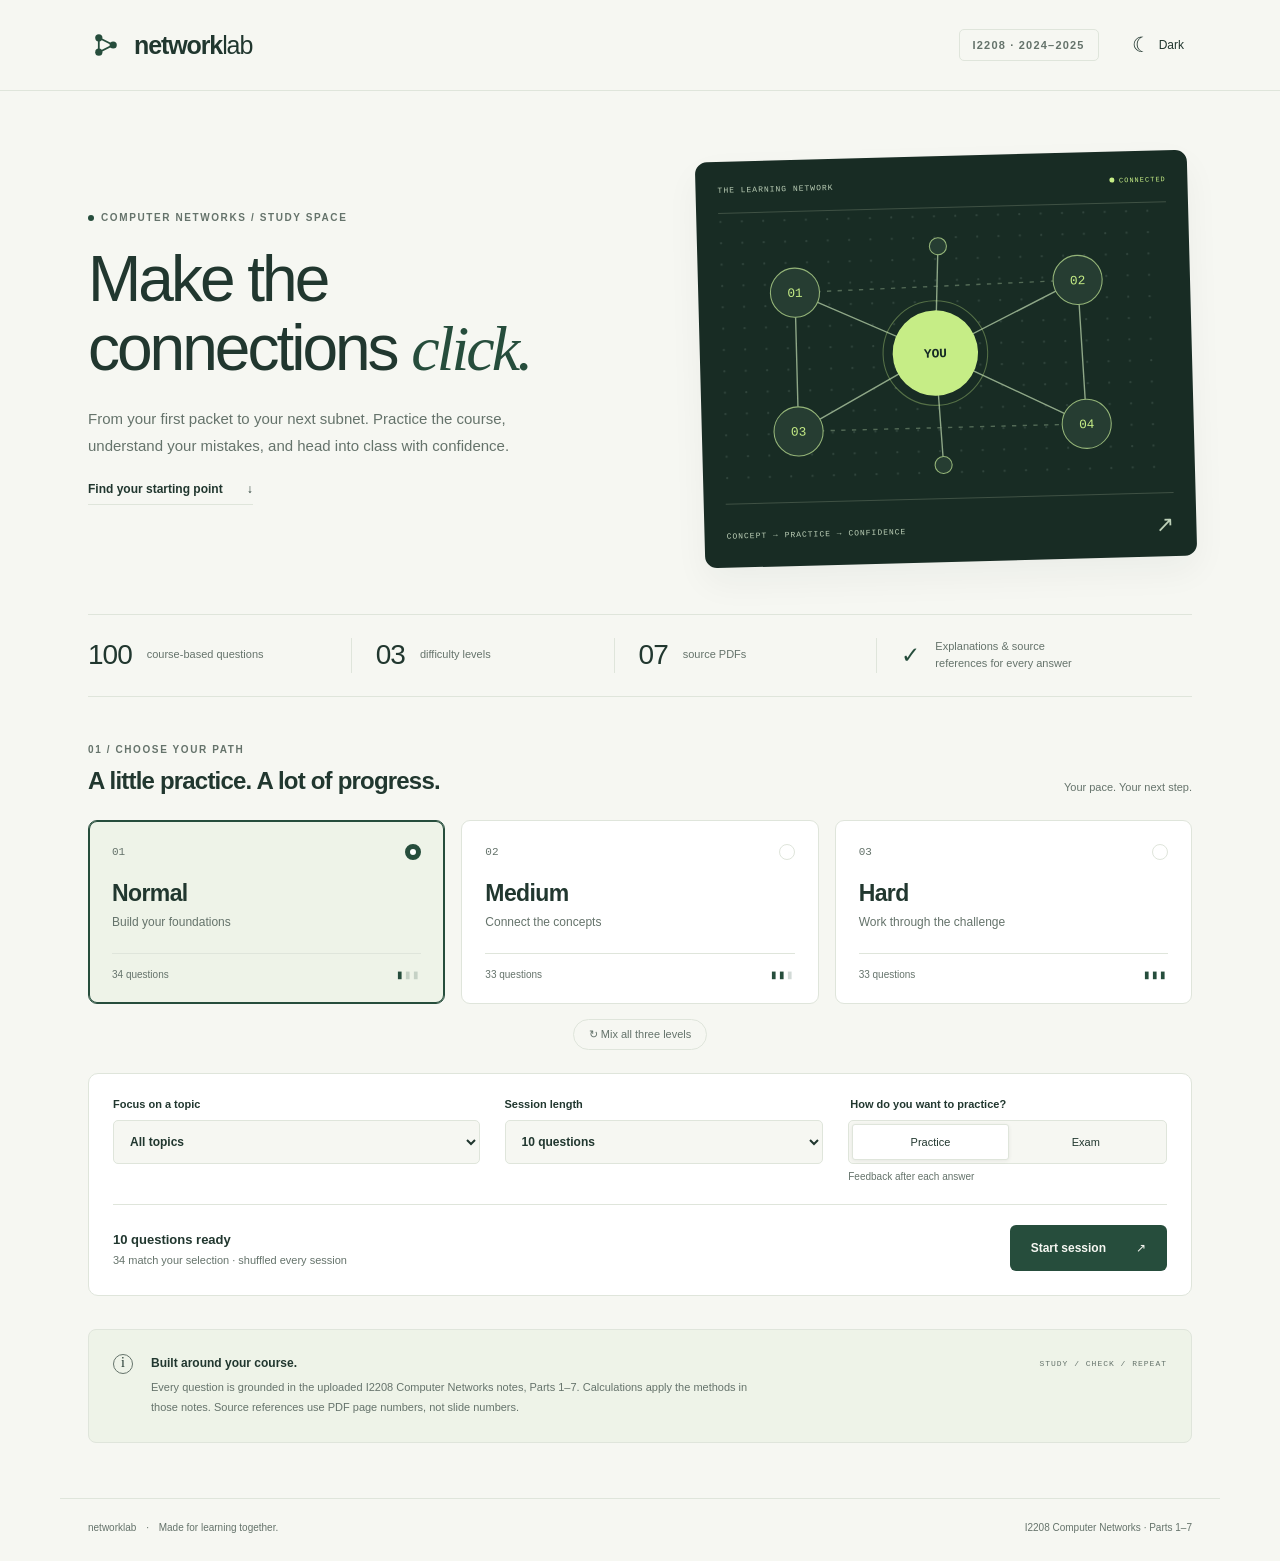
==== lab1/index.html @ 95432f27 "Add Lab 1 and Lab 2 quizzes" ====
<!doctype html>
<html lang="en">
  <head>
    <meta charset="UTF-8" />
    <meta name="viewport" content="width=device-width, initial-scale=1.0" />
    <meta name="theme-color" content="#152925" />
    <meta name="description" content="Practice 100 course-grounded I2208 Computer Networks questions across three difficulty levels. Study, test yourself, and review with source references." />
    <link rel="icon" type="image/svg+xml" href="./public/favicon.svg" />
    <link rel="stylesheet" href="./src/styles.css" />
    <title>Network Lab · I2208 Quiz</title>
  </head>
  <body><div id="root"><p style="padding:40px;font-family:system-ui">Loading Network Lab…</p></div><script type="module" src="./src/app.js"></script></body>
</html>
---- lab1/src/styles.css ----
:root{font-family:Inter,"Segoe UI",Arial,sans-serif;color:#21372f;background:#f6f7f2;font-synthesis:none;--bg:#f6f7f2;--panel:#fff;--text:#21372f;--muted:#65736b;--border:#dfe5db;--green:#264d3c;--lime:#d6efa8;--soft:#eef3e8;--correct:#e9f6e9;--incorrect:#fff0ed;--error:#963b30;--success:#286b39;color-scheme:light}
:root[data-theme=dark]{--bg:#111e1a;--panel:#1a2a23;--text:#e2ecdf;--muted:#afbeb0;--border:#35473c;--green:#c6eb97;--lime:#c6eb97;--soft:#22372a;--correct:#203b29;--incorrect:#422923;--error:#ffb4a6;--success:#b2e4b1;color-scheme:dark}
*{box-sizing:border-box}html{scroll-behavior:smooth;scroll-padding-top:25px}body{margin:0;background:var(--bg);color:var(--text)}button,input,select{font:inherit}button,a,select{-webkit-tap-highlight-color:transparent}button{cursor:pointer;color:inherit}button:disabled{cursor:default}button:focus-visible,a:focus-visible,select:focus-visible{outline:3px solid #87b548;outline-offset:4px}h1:focus{outline:none}button{border:0}a{color:inherit}h1,h2,h3,p{margin:0}fieldset{border:0;padding:0;margin:0}button:disabled.primary{opacity:.4}svg{display:block}.sr-only{position:absolute;width:1px;height:1px;padding:0;margin:-1px;overflow:hidden;clip:rect(0,0,0,0);white-space:nowrap;border:0}.skip-link{position:fixed;top:-60px;left:20px;z-index:10;padding:12px;background:var(--panel)}.skip-link:focus{top:10px}.site-header{border-bottom:1px solid var(--border)}.header-inner{max-width:1160px;margin:auto;height:90px;display:flex;align-items:center;justify-content:space-between;padding:0 28px}.brand{display:flex;align-items:center;gap:10px;background:none;padding:0;font-size:25px;font-weight:750;letter-spacing:-1.1px}.brand svg{width:36px;height:36px;fill:var(--green);color:var(--green)}.brand-light{font-weight:400}.header-right{display:flex;align-items:center;gap:25px}.course-pill{font-size:11px;letter-spacing:1.2px;border:1px solid var(--border);padding:9px 13px;border-radius:5px;color:var(--muted);font-weight:600}.theme-toggle{display:flex;align-items:center;gap:8px;background:none;font-size:21px;padding:8px}.theme-toggle span{font-size:12px}.container{max-width:1160px;margin:auto;padding:0 28px}.hero{display:grid;grid-template-columns:1.1fr 1fr;align-items:center;gap:70px;padding:65px 0 52px}.eyebrow{font-size:10px;font-weight:700;letter-spacing:1.6px;color:var(--muted);display:flex;align-items:center;gap:7px}.tiny-dot{height:6px;width:6px;background:var(--green);border-radius:50%}.hero h1{font-size:clamp(44px,5vw,65px);font-weight:500;letter-spacing:-3px;line-height:1.08;margin:22px 0}.hero h1 em{font-family:Georgia,serif;font-weight:400;color:var(--green)}.hero-description{font-size:15px;line-height:1.8;color:var(--muted);max-width:460px}.text-link{display:inline-flex;align-items:center;gap:24px;margin-top:23px;font-size:12px;font-weight:650;text-decoration:none;padding-bottom:8px;border-bottom:1px solid var(--border)}.network-art{background:#182c24;color:#bdd0b8;border-radius:12px;padding:24px 22px 18px;transform:rotate(-1.5deg);box-shadow:0 15px 35px #1529250c}.art-top,.art-bottom{display:flex;justify-content:space-between;align-items:center;font-family:monospace;font-size:8px;letter-spacing:1px}.art-top{padding-bottom:18px;border-bottom:1px solid #3f5144}.art-bottom{padding-top:18px;border-top:1px solid #3f5144}.art-bottom span:last-child{font-size:22px}.live-dot{font-size:7px;display:flex;align-items:center;gap:5px;color:#c6ed86}.live-dot:before{content:"";width:5px;height:5px;border-radius:100%;background:#c6ed86}.network-art svg{width:100%;margin:6px 0}.stats{display:grid;grid-template-columns:1fr 1fr 1fr 1.3fr;border-block:1px solid var(--border);padding:23px 0;gap:20px}.stats>div{display:flex;align-items:center;gap:15px;padding-left:24px;border-left:1px solid var(--border)}.stats>div:first-child{padding:0;border:0}.stats strong{font-size:28px;font-weight:500;letter-spacing:-1px}.stats span:not(.stat-icon){font-size:11px;line-height:1.6;color:var(--muted)}.stat-icon{font-size:23px;color:var(--green)}.setup{padding-top:47px;scroll-margin:25px}.section-heading{display:flex;align-items:end;justify-content:space-between;margin-bottom:24px;gap:20px}h2{font-size:24px;font-weight:550;letter-spacing:-.8px;line-height:1.3}.section-heading h2,.review-heading h2{margin-top:10px}.section-note{font-size:11px;color:var(--muted);padding-bottom:3px}.level-grid{display:grid;grid-template-columns:repeat(3,1fr);gap:16px}.level-card{background:var(--panel);text-align:left;padding:23px;border:1px solid var(--border);border-radius:9px;transition:background .15s,transform .15s}.level-card:hover{transform:translateY(-3px)}.level-card.active{background:var(--soft);border-color:var(--green);box-shadow:inset 0 0 0 1px var(--green)}.card-top,.card-bottom{display:flex;justify-content:space-between;align-items:center}.level-number{font-family:monospace;color:var(--muted);font-size:11px}.radio-dot{width:16px;height:16px;border:1px solid var(--border);border-radius:50%;background:var(--panel)}.active .radio-dot{border:5px solid var(--green)}.level-card h3{font-size:23px;margin-top:20px;font-weight:550;letter-spacing:-.6px}.level-card p{font-size:12px;color:var(--muted);margin-top:8px}.card-bottom{margin-top:24px;border-top:1px solid var(--border);padding-top:15px;font-size:10px;color:var(--muted)}.bars{color:var(--green);letter-spacing:2px}.bars span{opacity:.2}.mix-button{display:block;margin:15px auto 23px;background:none;font-size:11px;padding:8px 15px;border-radius:20px;border:1px solid var(--border);color:var(--muted)}.mix-button[aria-pressed=true]{color:var(--text);background:var(--soft);border-color:var(--green)}.session-builder{border:1px solid var(--border);background:var(--panel);border-radius:10px;padding:24px}.builder-fields{display:grid;grid-template-columns:1.15fr 1fr 1fr;gap:25px;align-items:start}label,.mode-field legend{font-size:11px;font-weight:650}label{display:flex;flex-direction:column;gap:10px}select{background:var(--bg);border:1px solid var(--border);border-radius:5px;height:44px;padding:0 12px;font-size:12px;color:var(--text);width:100%}.segmented{margin-top:10px;border:1px solid var(--border);border-radius:5px;background:var(--bg);display:flex;padding:3px;height:44px}.segmented button{flex:1;font-size:11px;background:none;border-radius:3px}.segmented button[aria-pressed=true]{background:var(--panel);box-shadow:0 1px 4px #0001;border:1px solid var(--border)}.mode-field small{font-size:10px;color:var(--muted);display:block;margin-top:7px}.builder-action{margin-top:22px;padding-top:20px;border-top:1px solid var(--border);display:flex;justify-content:space-between;align-items:center;gap:20px}.builder-action strong{font-size:13px;font-weight:600}.builder-action p{font-size:11px;color:var(--muted);margin-top:6px}.primary{background:var(--green);color:var(--bg);border-radius:6px;padding:15px 21px;display:inline-flex;align-items:center;justify-content:center;gap:30px;font-size:12px;font-weight:650;min-height:46px}.primary:hover:not(:disabled){filter:brightness(1.1)}.secondary{background:var(--panel);color:var(--text);border:1px solid var(--border);border-radius:6px;padding:12px 17px;font-size:12px;min-height:44px}.secondary:hover{border-color:var(--green)}.text-button{background:none;color:var(--muted);font-size:12px;padding:10px 0}.text-button:hover{color:var(--text)}.course-note{display:flex;gap:18px;align-items:flex-start;margin:33px 0 55px;border:1px solid var(--border);border-radius:8px;padding:24px;background:var(--soft)}.note-symbol{border:1px solid var(--muted);border-radius:50%;width:20px;height:20px;text-align:center;font-family:Georgia,serif;flex-shrink:0;font-size:14px}.course-note h3{font-size:12px;font-weight:650;margin:2px 0 8px}.course-note p{font-size:11px;line-height:1.8;color:var(--muted);max-width:620px}.note-tag{font-family:monospace;font-size:8px;letter-spacing:1px;white-space:nowrap;color:var(--muted);margin-left:auto;margin-top:5px}.site-footer{max-width:1160px;margin:auto;border-top:1px solid var(--border);display:flex;justify-content:space-between;padding:23px 28px 30px;gap:16px;font-size:10px;color:var(--muted)}.site-footer span span{padding:0 7px}.quiz-layout{max-width:850px;margin:38px auto 65px}.quiz-top{display:flex;align-items:center;justify-content:space-between;gap:10px;margin-bottom:30px}.quiz-top>span{font-size:11px;color:var(--muted)}.progress-heading{display:flex;justify-content:space-between;font-size:11px;color:var(--muted);margin-bottom:10px}.progress{height:5px;background:var(--border);border-radius:5px;overflow:hidden;margin-bottom:25px}.progress>div,.mini-progress>div{height:100%;background:var(--green);transition:width .2s}.question-card{background:var(--panel);border:1px solid var(--border);padding:35px;border-radius:12px}.question-meta{display:flex;align-items:center;gap:12px;font-size:10px;color:var(--muted);flex-wrap:wrap}.badge{padding:6px 10px;border-radius:4px;background:var(--soft);color:var(--text);font-weight:600}.badge.hard{background:var(--incorrect);color:var(--error)}.badge.medium{border:1px solid var(--border)}.question-id{margin-left:auto;font-family:monospace}.question-title{font-size:27px;letter-spacing:-.7px;line-height:1.45;font-weight:550;margin:22px 0 13px}.instruction{color:var(--muted);font-size:12px;margin-bottom:25px}.options{display:grid;gap:12px}.option{display:flex;gap:15px;align-items:center;text-align:left;padding:16px;border:1px solid var(--border);background:var(--bg);border-radius:7px;font-size:14px;line-height:1.5;min-height:60px}.option-letter{font-family:monospace;border:1px solid var(--border);border-radius:5px;width:28px;height:28px;display:grid;place-items:center;flex-shrink:0;font-size:12px}.option:hover:not(:disabled),.option.selected{border-color:var(--green);background:var(--soft)}.option.selected .option-letter{background:var(--green);color:var(--bg);border-color:var(--green)}.option.correct,.review-option.correct{background:var(--correct);border-color:var(--success);color:var(--success)}.option.incorrect,.review-option.incorrect{background:var(--incorrect);border-color:var(--error);color:var(--error)}.option-status{font-size:10px;margin-left:auto;flex-shrink:0}.feedback{margin-top:22px;padding:19px;border-left:3px solid var(--error);border-radius:3px;background:var(--incorrect)}.feedback.success{background:var(--correct);border-color:var(--success)}.feedback strong{font-size:13px}.feedback p{font-size:13px;line-height:1.7;margin:8px 0 12px}.source{font-size:10px;color:var(--muted);display:inline-block}.question-footer{display:flex;align-items:center;justify-content:space-between;gap:15px;margin-top:25px;padding-top:22px;border-top:1px solid var(--border)}.question-footer>span{font-size:11px;color:var(--muted)}.results{max-width:930px;margin:55px auto 65px}.result-hero{display:flex;gap:50px;align-items:center;justify-content:space-between;padding:25px 0 35px}.result-hero h1{font-size:39px;font-weight:550;letter-spacing:-1.6px;margin-bottom:15px}.result-hero p{font-size:14px;line-height:1.8;color:var(--muted);max-width:580px}.result-actions{display:flex;align-items:center;gap:12px;flex-wrap:wrap;margin-top:23px}.score-circle{background:conic-gradient(var(--green) var(--score),var(--border) 0);width:160px;height:160px;border-radius:50%;padding:9px;flex-shrink:0}.score-circle>div{display:flex;flex-direction:column;align-items:center;justify-content:center;width:100%;height:100%;border-radius:50%;background:var(--bg)}.score-circle strong{font-size:43px;font-weight:500;letter-spacing:-2px}.score-circle small{font-size:20px;letter-spacing:0}.score-circle span{font-size:8px;letter-spacing:1.3px;margin-top:7px;color:var(--muted)}.topic-results{padding:23px;background:var(--panel);border:1px solid var(--border);border-radius:8px}.topic-results h2{font-size:17px;margin-bottom:20px}.topic-row{display:grid;grid-template-columns:210px 1fr 50px;gap:20px;align-items:center;margin:14px 0;font-size:11px;color:var(--muted)}.topic-row strong{text-align:right;font-weight:600}.mini-progress{height:5px;background:var(--border);border-radius:3px;overflow:hidden}.review-heading{display:flex;align-items:end;justify-content:space-between;gap:20px;margin:38px 0 23px}.review-card{border:1px solid var(--border);background:var(--panel);border-radius:9px;padding:25px;margin-top:16px}.review-card h3{font-size:18px;line-height:1.6;font-weight:550;margin:17px 0}.review-correct{color:var(--success);font-weight:600}.review-incorrect{color:var(--error);font-weight:600}.review-options{display:grid;gap:7px}.review-option{border:1px solid var(--border);border-radius:4px;padding:10px 12px;font-size:12px;line-height:1.6;display:flex;gap:10px;color:var(--muted)}.review-option small{margin-left:auto;flex-shrink:0;font-size:9px;align-self:center}.review-explanation{font-size:13px;line-height:1.8;margin:18px 0 9px}.empty-state{padding:25px;background:var(--soft);border-radius:8px;font-size:13px}dialog{background:var(--panel);color:var(--text);border:1px solid var(--border);border-radius:12px;max-width:450px;padding:30px}dialog::backdrop{background:#0c1b15aa}dialog p{color:var(--muted);font-size:14px;line-height:1.7;margin:15px 0 25px}.dialog-actions{display:flex;gap:12px;justify-content:end}
@media(min-width:1400px){.hero{padding-top:75px}}
@media(max-width:800px){.hero{gap:25px;padding-top:40px}.hero h1{font-size:46px;letter-spacing:-2px}.hero-description{font-size:13px}.art-top{font-size:6px}.live-dot{font-size:5px}.art-bottom{font-size:6px}.network-art{padding:18px}.stats{gap:10px}.stats>div{padding-left:12px;gap:10px}.stats strong{font-size:22px}.stats span:not(.stat-icon){font-size:9px}.builder-fields{gap:15px}.note-tag{display:none}.level-card{padding:19px}.question-card{padding:25px}.result-hero{gap:25px}.result-hero h1{font-size:32px}.score-circle{width:135px;height:135px}.topic-row{grid-template-columns:180px 1fr 45px}}
@media(max-width:580px){.header-inner{height:72px;padding:0 20px}.brand{font-size:22px}.brand svg{width:30px}.header-right{gap:10px}.course-pill{font-size:8px;padding:7px;letter-spacing:.5px}.theme-toggle span{display:none}.theme-toggle{font-size:24px}.container{padding:0 20px}.hero{grid-template-columns:1fr;padding:38px 0 30px;gap:30px}.hero h1{font-size:49px;letter-spacing:-2.5px}.hero-description{max-width:350px;font-size:14px}.network-art{transform:none;max-width:100%;padding:19px 22px}.network-art svg{max-height:180px}.art-top,.art-bottom{font-size:7px}.live-dot{font-size:6px}.stats{grid-template-columns:1fr 1fr;gap:20px;padding:22px 0}.stats>div{padding-left:0;border:0;gap:14px}.stats strong{font-size:27px}.stats span:not(.stat-icon){font-size:10px}.setup{padding-top:32px}.section-note{display:none}h2{font-size:22px}.section-heading{margin-bottom:18px}.level-grid{gap:8px}.level-card{padding:14px 10px}.level-card h3{font-size:20px;margin-top:18px}.level-card p{font-size:10px;line-height:1.6;min-height:33px}.level-number{font-size:9px}.card-bottom{margin-top:15px;font-size:8px;gap:3px}.bars{letter-spacing:0;font-size:8px}.radio-dot{width:14px;height:14px}.session-builder{padding:20px}.builder-fields{grid-template-columns:1fr;gap:20px}.builder-action{flex-direction:column;align-items:stretch;gap:19px}.builder-action .primary{justify-content:space-between}.course-note{padding:18px;gap:12px;margin-bottom:35px}.site-footer{padding:20px;flex-direction:column;gap:9px;font-size:9px}.quiz-layout{margin-top:20px}.quiz-top{margin-bottom:25px}.quiz-top>span{font-size:10px}.question-card{padding:20px 16px}.question-title{font-size:23px;line-height:1.45}.question-meta{font-size:9px;gap:8px}.option{padding:13px 10px;gap:10px;flex-wrap:wrap;font-size:13px}.option>span:nth-child(2){flex:1;min-width:170px}.option-status{width:100%;padding-left:38px}.feedback{padding:15px}.question-footer{flex-direction:column;align-items:stretch;gap:17px}.question-footer>span{text-align:center}.results{margin-top:35px}.result-hero{flex-direction:column-reverse;align-items:start;gap:22px;padding-top:25px}.result-hero h1{font-size:31px}.score-circle{width:130px;height:130px;align-self:center}.result-actions{gap:10px}.topic-results{padding:19px}.topic-row{grid-template-columns:1fr 70px 40px;gap:10px;font-size:10px}.review-heading{align-items:start;flex-direction:column;gap:16px}.review-card{padding:20px 16px}.review-card h3{font-size:16px}.review-option{flex-wrap:wrap;font-size:11px}.review-option>span:nth-child(2){flex:1;min-width:200px}.review-option small{width:100%;padding-left:19px}.dialog-actions{flex-direction:column}dialog{max-width:calc(100% - 30px);padding:24px}}
@media(prefers-reduced-motion:reduce){html{scroll-behavior:auto}*,*:before,*:after{transition:none!important;transform:none!important}}
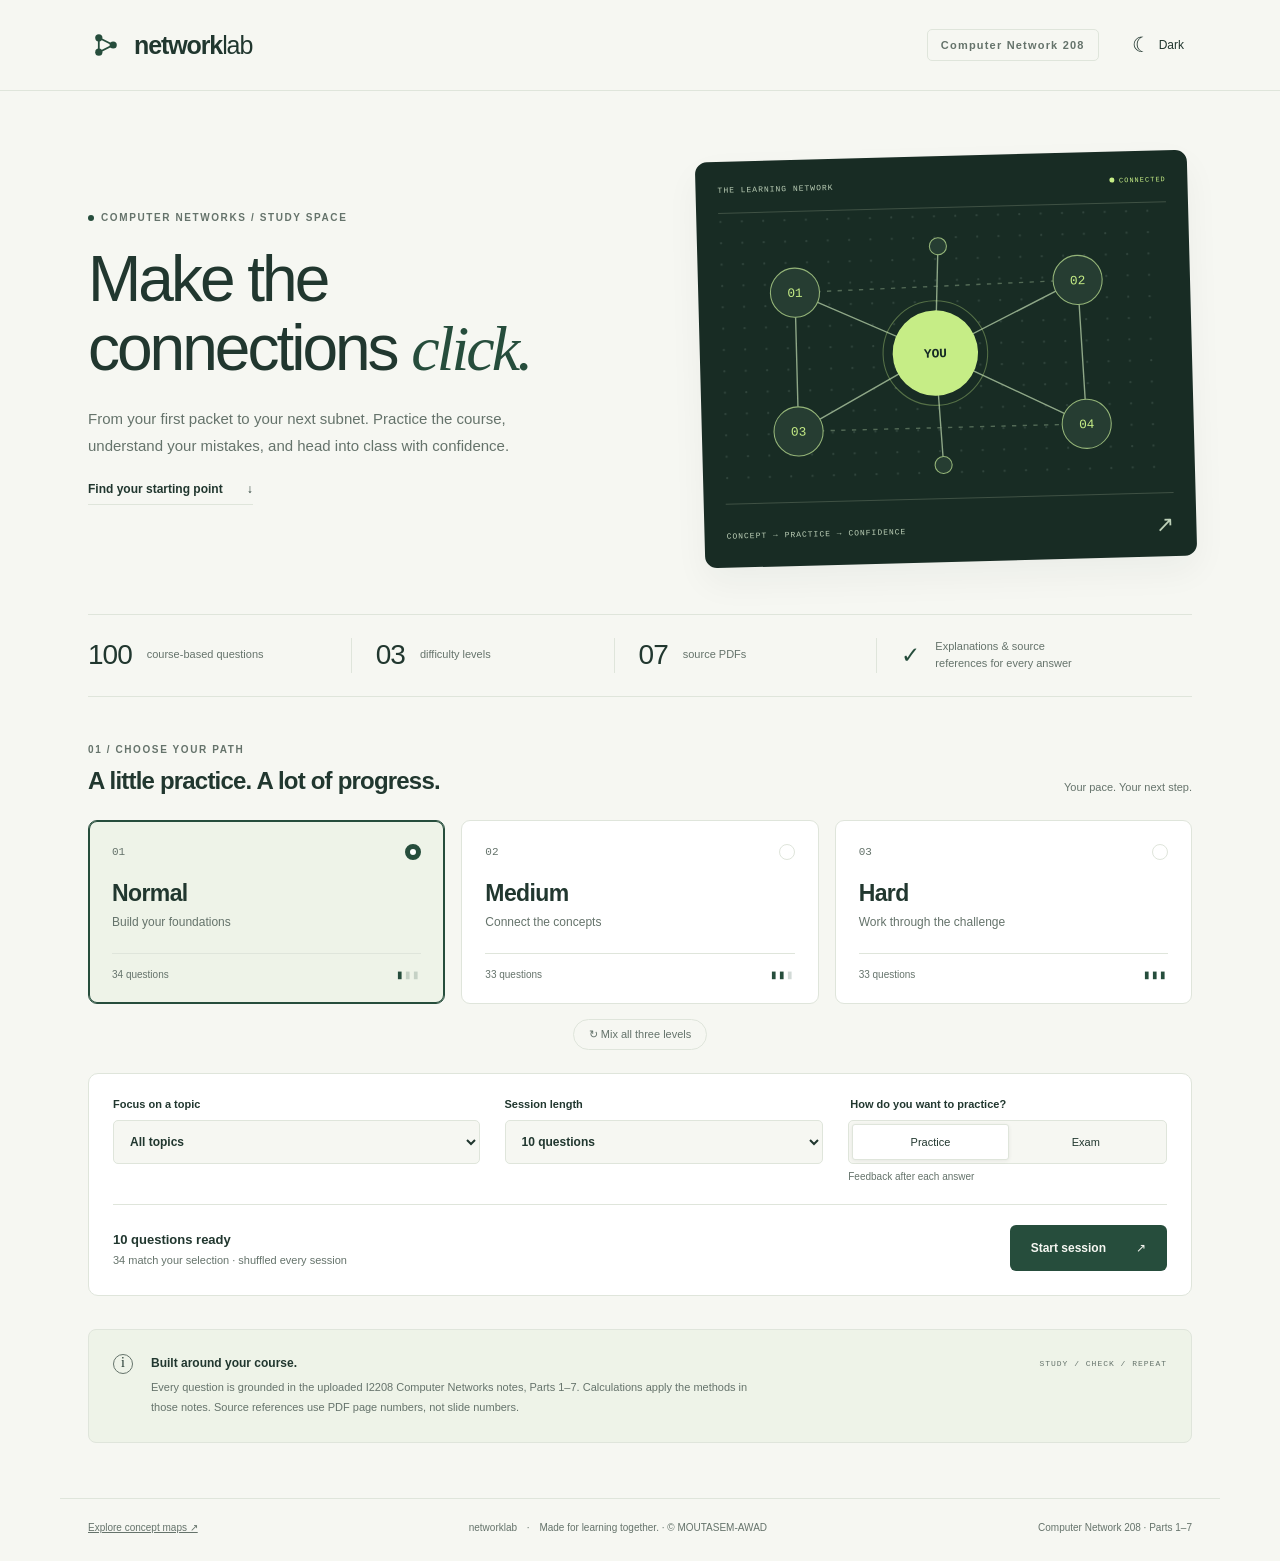
==== commit eb94e511: "Rename courses and add Lecture 2 summary" ====
--- a/lab1/index.html
+++ b/lab1/index.html
@@ -7,7 +7,7 @@
     <meta name="description" content="Practice 100 course-grounded I2208 Computer Networks questions across three difficulty levels. Study, test yourself, and review with source references." />
     <link rel="icon" type="image/svg+xml" href="./public/favicon.svg" />
     <link rel="stylesheet" href="./src/styles.css" />
-    <title>Network Lab · I2208 Quiz</title>
+    <title>Computer Network 208 · Quiz</title>
   </head>
   <body><div id="root"><p style="padding:40px;font-family:system-ui">Loading Network Lab…</p></div><script type="module" src="./src/app.js"></script></body>
 </html>
